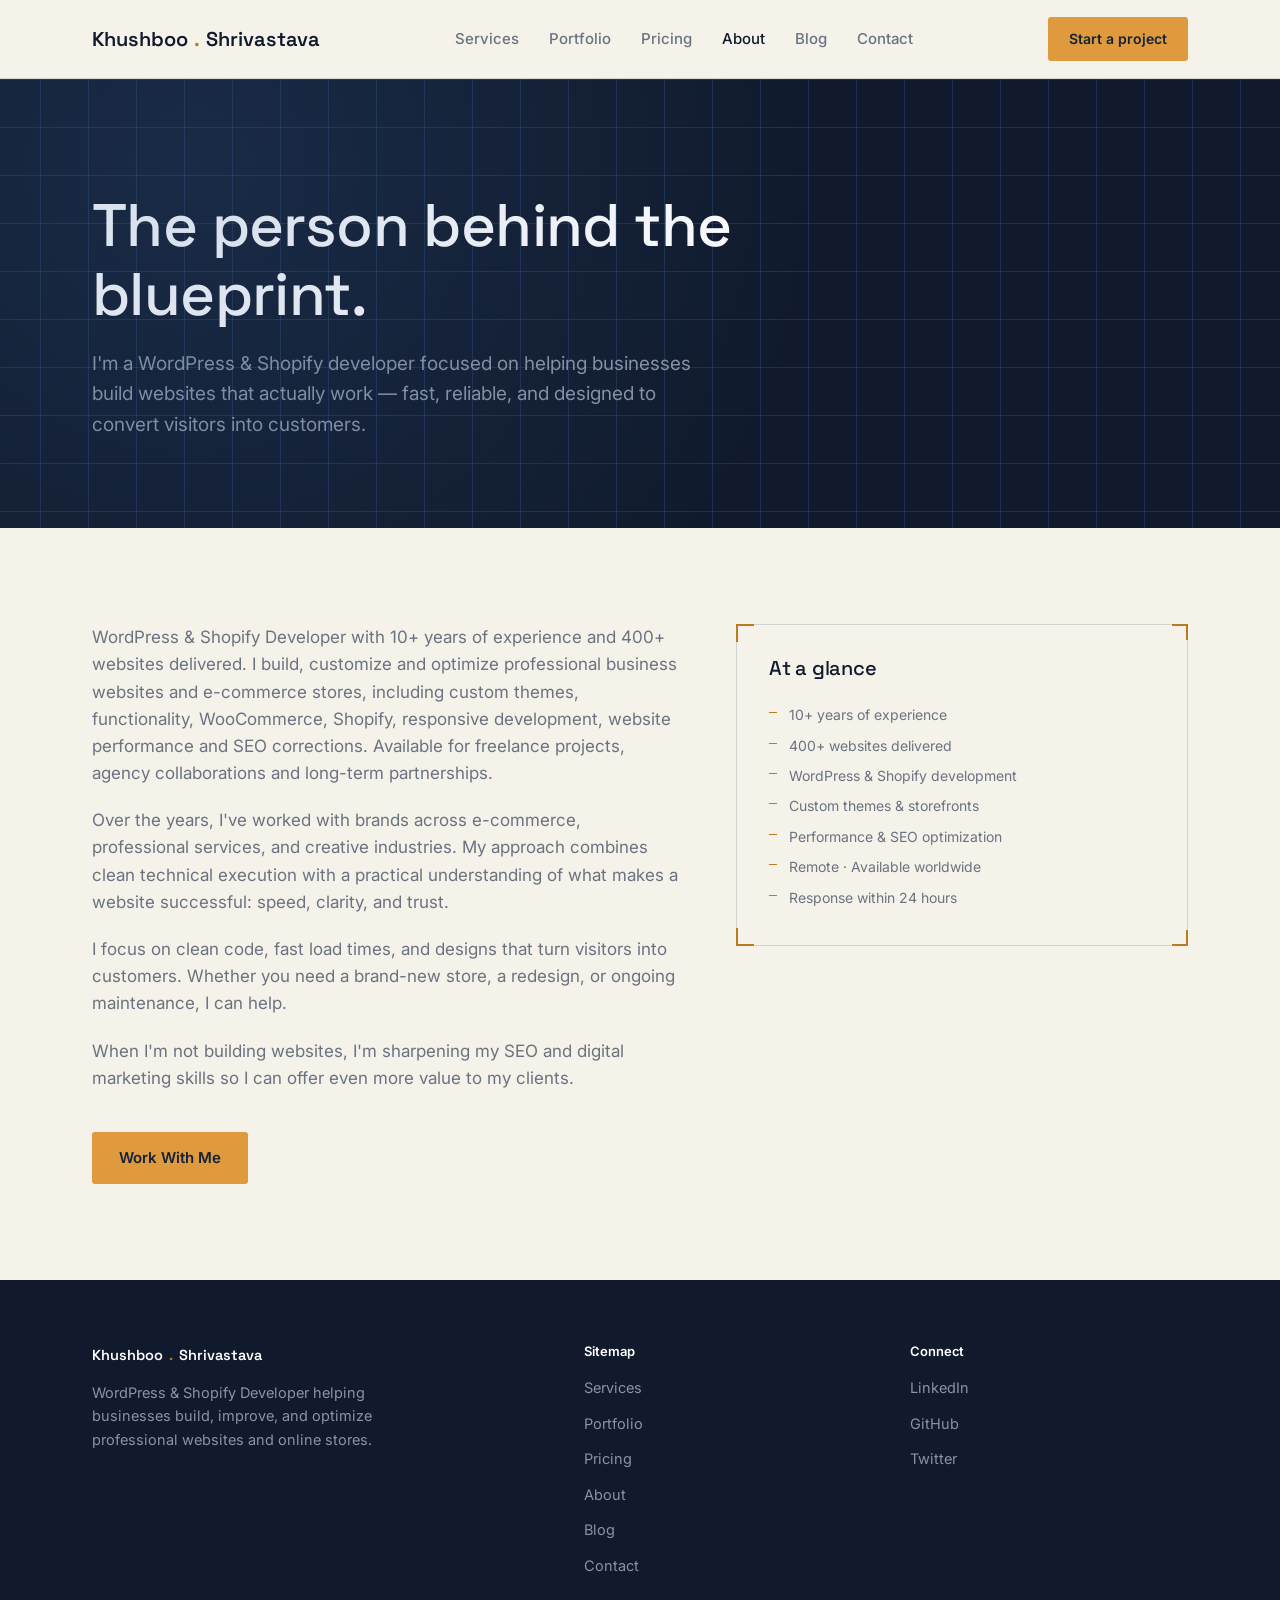
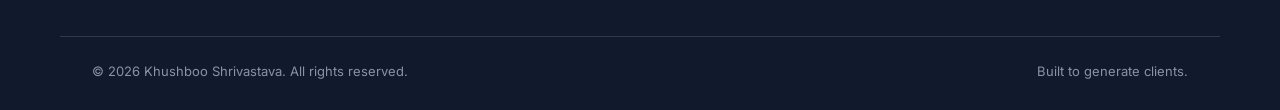
==== about/index.html @ f6910258 "Add files via upload" ====
<!DOCTYPE html>
<html lang="en">
<head>
  <meta charset="UTF-8" />
  <meta name="viewport" content="width=device-width, initial-scale=1.0" />
  <title>About | Khushboo Shrivastava</title>
  <meta name="description" content="Khushboo Shrivastava — WordPress & Shopify Developer with 10+ years of experience and 400+ websites delivered." />
  <link rel="preconnect" href="https://fonts.googleapis.com">
  <link href="https://fonts.googleapis.com/css2?family=Space+Grotesk:wght@500;600;700&family=Inter:wght@400;500;600&family=IBM+Plex+Mono:wght@400;500&display=swap" rel="stylesheet">
  <link rel="stylesheet" href="/css/style.css" />
</head>
<body>

  <header class="navbar">
    <div class="container navbar-inner">
      <a href="/" class="logo">Khushboo<span class="mark">.</span>Shrivastava</a>
      <nav>
        <ul class="nav-links" id="navLinks">
          <li><a href="/services/">Services</a></li>
          <li><a href="/portfolio/">Portfolio</a></li>
          <li><a href="/pricing/">Pricing</a></li>
          <li><a href="/about/" class="active">About</a></li>
          <li><a href="/blog/">Blog</a></li>
          <li><a href="/contact/">Contact</a></li>
        </ul>
      </nav>
      <button class="nav-toggle" id="navToggle" aria-label="Toggle menu" aria-expanded="false"><span></span><span></span><span></span></button>
      <a href="/contact/" class="btn btn-amber btn-sm">Start a project</a>
    </div>
  </header>

  <main>
    <section class="hero">
      <div class="container">
        <h1>The person behind the blueprint.</h1>
        <p class="lead">I'm a WordPress &amp; Shopify developer focused on helping businesses build websites that actually work — fast, reliable, and designed to convert visitors into customers.</p>
      </div>
    </section>

    <section class="section">
      <div class="container about-grid">
        <div class="about-copy">
          <p>
            WordPress &amp; Shopify Developer with 10+ years of experience and 400+ websites delivered.
            I build, customize and optimize professional business websites and e-commerce stores,
            including custom themes, functionality, WooCommerce, Shopify, responsive development,
            website performance and SEO corrections. Available for freelance projects, agency
            collaborations and long-term partnerships.
          </p>
          <p>
            Over the years, I've worked with brands across e-commerce, professional services, and creative
            industries. My approach combines clean technical execution with a practical understanding of
            what makes a website successful: speed, clarity, and trust.
          </p>
          <p>
            I focus on clean code, fast load times, and designs that turn visitors into customers.
            Whether you need a brand-new store, a redesign, or ongoing maintenance, I can help.
          </p>
          <p>
            When I'm not building websites, I'm sharpening my SEO and digital marketing skills so I can
            offer even more value to my clients.
          </p>
          <div class="mt-40">
            <a href="/contact/" class="btn btn-amber">Work With Me</a>
          </div>
        </div>

        <div class="plate plate-light facts-plate">
          <div class="tick-tr"></div>
          <div class="tick-br"></div>
          <h3>At a glance</h3>
          <ul class="check-list">
            <li>10+ years of experience</li>
            <li>400+ websites delivered</li>
            <li>WordPress &amp; Shopify development</li>
            <li>Custom themes &amp; storefronts</li>
            <li>Performance &amp; SEO optimization</li>
            <li>Remote · Available worldwide</li>
            <li>Response within 24 hours</li>
          </ul>
        </div>
      </div>
    </section>
  </main>

  <footer class="footer">
    <div class="container footer-grid">
      <div class="footer-brand">
        <a href="/" class="logo">Khushboo<span class="mark">.</span>Shrivastava</a>
        <p>WordPress &amp; Shopify Developer helping businesses build, improve, and optimize professional websites and online stores.</p>
      </div>
      <div>
        <h4>Sitemap</h4>
        <ul>
          <li><a href="/services/">Services</a></li>
          <li><a href="/portfolio/">Portfolio</a></li>
          <li><a href="/pricing/">Pricing</a></li>
          <li><a href="/about/">About</a></li>
          <li><a href="/blog/">Blog</a></li>
          <li><a href="/contact/">Contact</a></li>
        </ul>
      </div>
      <div>
        <h4>Connect</h4>
        <ul>
          <li><a href="https://linkedin.com" target="_blank" rel="noopener">LinkedIn</a></li>
          <li><a href="https://github.com" target="_blank" rel="noopener">GitHub</a></li>
          <li><a href="https://twitter.com" target="_blank" rel="noopener">Twitter</a></li>
        </ul>
      </div>
    </div>
    <div class="container footer-bottom">
      <p>&copy; 2026 Khushboo Shrivastava. All rights reserved.</p>
      <p>Built to generate clients.</p>
    </div>
  </footer>

  <script>
    const navToggle = document.getElementById('navToggle');
    const navLinks = document.getElementById('navLinks');
    if (navToggle && navLinks) {
      navToggle.addEventListener('click', () => {
        const isOpen = navLinks.classList.toggle('open');
        navToggle.classList.toggle('open', isOpen);
        navToggle.setAttribute('aria-expanded', isOpen ? 'true' : 'false');
      });
      navLinks.querySelectorAll('a').forEach(link => {
        link.addEventListener('click', () => {
          navLinks.classList.remove('open');
          navToggle.classList.remove('open');
          navToggle.setAttribute('aria-expanded', 'false');
        });
      });
    }
  </script>

</body>
</html>
---- css/style.css ----
/* =========================================================
   Khushboo Shrivastava — Portfolio (Blueprint concept)
   A web developer "builds" sites — the design borrows the
   language of architectural drafting: fine grid lines, corner
   registration marks, and drawing-number annotations, applied
   only where they carry real meaning (numbered process steps,
   project reference codes, plan pages).
   ========================================================= */

:root {
  --ink: #101A2C;         /* primary dark background */
  --ink-soft: #16223A;    /* secondary dark surface */
  --paper: #F5F2EA;       /* light background */
  --paper-card: #FFFFFF;  /* card surface on paper */
  --line-blue: #3C67A6;   /* blueprint rule / structural color */
  --line-blue-soft: rgba(60, 103, 166, 0.28);
  --amber: #DE9A3C;       /* single accent for actions & emphasis */
  --amber-dark: #B97A22;
  --slate: #8993A4;       /* muted text on dark */
  --slate-on-paper: #6B7280; /* muted text on paper */
  --border-dark: rgba(255, 255, 255, 0.14);
  --border-light: rgba(16, 26, 44, 0.14);

  --font-display: "Space Grotesk", "Inter", sans-serif;
  --font-body: "Inter", sans-serif;
  --font-mono: "IBM Plex Mono", monospace;

  --container: 1160px;
}

* { box-sizing: border-box; }

html { scroll-behavior: smooth; }

body {
  margin: 0;
  background: var(--paper);
  color: var(--ink);
  font-family: var(--font-body);
  font-size: 16px;
  line-height: 1.6;
  -webkit-font-smoothing: antialiased;
}

img { max-width: 100%; display: block; }

a { color: inherit; }

.container {
  max-width: var(--container);
  margin: 0 auto;
  padding: 0 32px;
}

h1, h2, h3, h4 {
  font-family: var(--font-display);
  font-weight: 500;
  line-height: 1.15;
  margin: 0;
  letter-spacing: -0.01em;
}

h1 { font-size: clamp(38px, 5vw, 60px); }
h2 { font-size: clamp(28px, 3.4vw, 38px); }
h3 { font-size: 20px; }

p { margin: 0; }

.lead {
  font-size: 19px;
  color: var(--slate);
  max-width: 620px;
  margin-top: 20px;
}

.lead.on-paper { color: var(--slate-on-paper); }

/* ---------- Drawing label (used sparingly, only for real reference codes) ---------- */
.drawing-no {
  font-family: var(--font-mono);
  font-size: 13px;
  letter-spacing: 0.04em;
  color: var(--amber);
}

.drawing-no.on-paper { color: var(--amber-dark); }

/* ---------- Buttons ---------- */
.btn {
  display: inline-flex;
  align-items: center;
  gap: 8px;
  padding: 13px 26px;
  border-radius: 3px;
  font-family: var(--font-body);
  font-size: 15px;
  font-weight: 600;
  text-decoration: none;
  border: 1px solid transparent;
  cursor: pointer;
  transition: background 0.15s ease, color 0.15s ease, border-color 0.15s ease;
}

.btn-amber {
  background: var(--amber);
  color: #16223A;
}
.btn-amber:hover { background: var(--amber-dark); }

.btn-outline-dark {
  border-color: var(--border-dark);
  color: #fff;
  background: transparent;
}
.btn-outline-dark:hover { border-color: var(--amber); color: var(--amber); }

.btn-outline-light {
  border-color: var(--border-light);
  color: var(--ink);
  background: transparent;
}
.btn-outline-light:hover { border-color: var(--amber-dark); color: var(--amber-dark); }

.btn-ink {
  background: var(--ink);
  color: #fff;
}
.btn-ink:hover { background: var(--ink-soft); }

.btn-sm { padding: 10px 20px; font-size: 14px; }

.text-link {
  font-weight: 600;
  color: var(--amber-dark);
  text-decoration: none;
}
.text-link:hover { text-decoration: underline; }

/* ---------- Navbar ---------- */
.navbar {
  background: var(--paper);
  border-bottom: 1px solid var(--border-light);
  position: sticky;
  top: 0;
  z-index: 20;
}

.navbar-inner {
  display: flex;
  align-items: center;
  justify-content: space-between;
  height: 78px;
}

.logo {
  font-family: var(--font-display);
  font-size: 20px;
  font-weight: 600;
  text-decoration: none;
  color: var(--ink);
  display: flex;
  align-items: baseline;
  gap: 6px;
}

.logo .mark {
  color: var(--amber-dark);
}

.nav-links {
  list-style: none;
  display: flex;
  gap: 30px;
  margin: 0;
  padding: 0;
}

.nav-links a {
  text-decoration: none;
  font-size: 15px;
  color: var(--slate-on-paper);
  font-weight: 500;
}

.nav-links a:hover,
.nav-links a.active { color: var(--ink); }

.nav-toggle {
  display: none;
  background: none;
  border: none;
  padding: 8px;
  cursor: pointer;
  flex-direction: column;
  gap: 5px;
}

.nav-toggle span {
  display: block;
  width: 22px;
  height: 2px;
  background: var(--ink);
  transition: transform 0.2s ease, opacity 0.2s ease;
}

.nav-toggle.open span:nth-child(1) { transform: translateY(7px) rotate(45deg); }
.nav-toggle.open span:nth-child(2) { opacity: 0; }
.nav-toggle.open span:nth-child(3) { transform: translateY(-7px) rotate(-45deg); }

/* ---------- Hero (blueprint panel) ---------- */
.hero {
  background: var(--ink);
  color: #fff;
  position: relative;
  padding: 96px 0 88px;
  overflow: hidden;
  background-image:
    linear-gradient(var(--line-blue-soft) 1px, transparent 1px),
    linear-gradient(90deg, var(--line-blue-soft) 1px, transparent 1px);
  background-size: 48px 48px;
  background-position: center top;
}

.hero::after {
  content: "";
  position: absolute;
  inset: 0;
  background: radial-gradient(circle at 15% 20%, rgba(60,103,166,0.22), transparent 55%);
  pointer-events: none;
}

.hero .container { position: relative; }

.hero h1 { color: #fff; margin-top: 16px; max-width: 780px; }

.hero-actions {
  display: flex;
  gap: 14px;
  margin-top: 36px;
}

/* Corner registration marks — a recurring blueprint device */
.plate {
  position: relative;
  border: 1px solid var(--border-dark);
  padding: 40px;
}

.plate::before,
.plate::after,
.plate .tick-br,
.plate .tick-tr {
  content: "";
  position: absolute;
  width: 16px;
  height: 16px;
  border-color: var(--amber);
  border-style: solid;
}
.plate::before { top: -1px; left: -1px; border-width: 2px 0 0 2px; }
.plate::after { bottom: -1px; left: -1px; border-width: 0 0 2px 2px; }
.plate .tick-tr { top: -1px; right: -1px; border-width: 2px 2px 0 0; }
.plate .tick-br { bottom: -1px; right: -1px; border-width: 0 2px 2px 0; }

.plate-light {
  border-color: var(--border-light);
}
.plate-light::before,
.plate-light::after,
.plate-light .tick-br,
.plate-light .tick-tr { border-color: var(--amber-dark); }

/* ---------- Sections ---------- */
.section {
  padding: 96px 0;
}

.section-tight { padding: 64px 0; }

.section-ink {
  background: var(--ink);
  color: #fff;
}

.section-head {
  max-width: 640px;
  margin-bottom: 56px;
}

.section-head .drawing-no { display: block; margin-bottom: 10px; }

/* ---------- Capability / service cards ---------- */
.cap-grid {
  display: grid;
  grid-template-columns: repeat(3, 1fr);
  gap: 24px;
}

.cap-item {
  background: var(--paper-card);
  border: 1px solid var(--border-light);
  border-radius: 14px;
  padding: 36px 32px;
}

.cap-item h3 { margin-bottom: 20px; }

.cap-item ul {
  margin: 0;
  padding: 0;
  list-style: none;
  color: var(--slate-on-paper);
  font-size: 14.5px;
}

.cap-item li {
  padding: 8px 0 8px 22px;
  position: relative;
}

.cap-item li::before {
  content: "";
  position: absolute;
  left: 0;
  top: 16px;
  width: 6px;
  height: 6px;
  border-radius: 50%;
  background: var(--amber-dark);
}

/* ---------- Process (legitimate numbered sequence) ---------- */
.process-strip {
  display: grid;
  grid-template-columns: repeat(4, 1fr);
  gap: 32px;
}

.process-step .num {
  font-family: var(--font-mono);
  color: var(--amber-dark);
  font-size: 14px;
  margin-bottom: 12px;
  display: block;
}

.process-step h4 {
  font-family: var(--font-display);
  font-size: 17px;
  font-weight: 600;
  margin-bottom: 8px;
}

.process-step p {
  color: var(--slate-on-paper);
  font-size: 14.5px;
}

/* ---------- Project plan cards (portfolio) ---------- */
.plan-grid {
  display: grid;
  grid-template-columns: repeat(3, 1fr);
  gap: 28px;
}

.plan-card {
  border: 1px solid var(--border-light);
  background: var(--paper-card);
  display: flex;
  flex-direction: column;
  text-decoration: none;
  color: var(--ink);
  transition: border-color 0.15s ease;
}

.plan-card:hover { border-color: var(--amber-dark); }

.plan-view {
  aspect-ratio: 4 / 3;
  background:
    linear-gradient(var(--border-light) 1px, transparent 1px),
    linear-gradient(90deg, var(--border-light) 1px, transparent 1px);
  background-size: 20px 20px;
  background-color: #FBFAF6;
  display: flex;
  align-items: center;
  justify-content: center;
  border-bottom: 1px solid var(--border-light);
}

.plan-view span {
  font-family: var(--font-mono);
  font-size: 13px;
  color: var(--slate-on-paper);
  letter-spacing: 0.03em;
}

.plan-title-block {
  padding: 18px 20px;
  border-top: 1px solid var(--border-light);
  display: flex;
  justify-content: space-between;
  align-items: baseline;
  font-family: var(--font-mono);
  font-size: 12px;
  color: var(--slate-on-paper);
}

.plan-card h3 {
  padding: 20px 20px 4px;
  font-size: 18px;
}

.plan-card p.desc {
  padding: 0 20px;
  color: var(--slate-on-paper);
  font-size: 14px;
  flex-grow: 1;
}

/* ---------- Pricing cards ---------- */
.price-grid {
  display: grid;
  grid-template-columns: repeat(3, 1fr);
  gap: 24px;
}

.price-card {
  border: 1px solid var(--border-light);
  background: var(--paper-card);
  padding: 32px;
  display: flex;
  flex-direction: column;
}

.price-tag {
  font-family: var(--font-mono);
  color: var(--amber-dark);
  font-size: 13px;
  margin-bottom: 10px;
}

.price-card h3 { margin-bottom: 8px; }

.price-card-sub {
  color: var(--slate-on-paper);
  font-size: 14px;
  margin-bottom: 22px;
}

.price-section-label {
  font-size: 12px;
  font-weight: 600;
  color: var(--ink);
  margin: 18px 0 8px;
}

.check-list, .addon-list {
  list-style: none;
  margin: 0;
  padding: 0;
  font-size: 14px;
  color: var(--slate-on-paper);
}

.check-list li, .addon-list li {
  padding: 4px 0 4px 20px;
  position: relative;
}

.check-list li::before {
  content: "";
  position: absolute;
  left: 0;
  top: 12px;
  width: 8px;
  height: 1px;
  background: var(--amber-dark);
}

.addon-list li::before {
  content: "";
  position: absolute;
  left: 0;
  top: 12px;
  width: 8px;
  height: 1px;
  background: var(--border-light);
  border: 1px dashed var(--slate-on-paper);
  border-width: 0 0 1px 0;
}

.price-card .btn { margin-top: 24px; align-self: flex-start; }

/* ---------- CTA band ---------- */
.cta-band {
  background: var(--ink);
  color: #fff;
  padding: 80px 0;
  text-align: left;
}

.cta-band h2 { color: #fff; }
.cta-band .lead { color: var(--slate); }
.cta-band .btn { margin-top: 32px; }

/* ---------- About page ---------- */
.about-grid {
  display: grid;
  grid-template-columns: 1.3fr 1fr;
  gap: 56px;
  align-items: start;
}

.about-copy p {
  color: var(--slate-on-paper);
  font-size: 17px;
  margin-bottom: 20px;
}

.facts-plate {
  padding: 32px;
}

.facts-plate h3 { margin-bottom: 20px; }

/* ---------- Contact page ---------- */
.contact-grid {
  display: grid;
  grid-template-columns: 1.1fr 0.9fr;
  gap: 48px;
  align-items: start;
}

.form-plate { padding: 36px; }

.form-grid {
  display: grid;
  grid-template-columns: 1fr 1fr;
  gap: 20px;
}

.form-grid .full { grid-column: 1 / -1; }

label {
  display: block;
  font-size: 14px;
  font-weight: 600;
  margin-bottom: 6px;
}

input, select, textarea {
  width: 100%;
  padding: 12px 14px;
  border: 1px solid var(--border-light);
  border-radius: 3px;
  font-family: var(--font-body);
  font-size: 15px;
  color: var(--ink);
  background: #fff;
}

input:focus, select:focus, textarea:focus {
  outline: none;
  border-color: var(--amber-dark);
}

textarea { resize: vertical; }

.info-item {
  display: flex;
  gap: 16px;
  margin-bottom: 26px;
}

.info-icon {
  width: 42px;
  height: 42px;
  flex-shrink: 0;
  border: 1px solid var(--border-light);
  color: var(--amber-dark);
  display: flex;
  align-items: center;
  justify-content: center;
}

.info-icon svg { width: 18px; height: 18px; }

.info-item h4 {
  font-family: var(--font-display);
  font-size: 16px;
  font-weight: 600;
  margin-bottom: 3px;
}

.info-item p {
  font-size: 14px;
  color: var(--slate-on-paper);
}

/* ---------- Blog ---------- */
.post-grid {
  display: grid;
  grid-template-columns: repeat(3, 1fr);
  gap: 28px;
}

.post-card {
  border: 1px solid var(--border-light);
  padding: 26px;
  background: var(--paper-card);
}

.post-card .drawing-no { display: block; margin-bottom: 12px; }
.post-card h3 { margin-bottom: 10px; }
.post-card p.desc { color: var(--slate-on-paper); font-size: 14.5px; }

/* ---------- Footer ---------- */
.footer {
  background: var(--ink);
  color: var(--slate);
  padding: 64px 0 28px;
}

.footer-grid {
  display: grid;
  grid-template-columns: 1.6fr 1fr 1fr;
  gap: 48px;
  padding-bottom: 48px;
  border-bottom: 1px solid var(--border-dark);
}

.footer-brand .logo { color: #fff; margin-bottom: 14px; }
.footer-brand p { max-width: 320px; font-size: 14.5px; }

.footer h4 {
  font-family: var(--font-body);
  font-size: 13px;
  font-weight: 600;
  color: #fff;
  margin-bottom: 16px;
}

.footer ul { list-style: none; margin: 0; padding: 0; }
.footer li { margin-bottom: 10px; }
.footer a { text-decoration: none; color: var(--slate); font-size: 14.5px; }
.footer a:hover { color: var(--amber); }

.footer-bottom {
  display: flex;
  justify-content: space-between;
  padding-top: 24px;
  font-size: 13px;
  color: var(--slate);
}

/* ---------- Exact reference services-section clone ---------- */
.ref-services {
  --ref-primary: #177e70;
  --ref-card: #ffffff;
  --ref-muted: #6b6879;
  --ref-border: #ddd9e2;
}

.ref-eyebrow {
  font-family: var(--font-body);
  font-size: 12px;
  font-weight: 600;
  text-transform: uppercase;
  letter-spacing: 0.2em;
  color: var(--ref-primary);
  margin-bottom: 20px;
}

.ref-heading {
  font-family: "Source Serif 4", Georgia, serif;
  font-size: 38px;
  font-weight: 600;
  color: #1a1a1a;
  margin-bottom: 16px;
}

.ref-lead {
  font-size: 18px;
  color: var(--ref-muted);
  max-width: 600px;
  margin-bottom: 56px;
  line-height: 1.6;
}

.ref-card-grid {
  display: grid;
  grid-template-columns: repeat(auto-fit, minmax(300px, 1fr));
  gap: 28px;
  margin-bottom: 48px;
}

.ref-card {
  background: var(--ref-card);
  border: 1px solid var(--ref-border);
  border-radius: 16px;
  padding: 32px;
  transition: border-color 0.2s;
}

.ref-card:hover { border-color: var(--ref-primary); }

.ref-card h3 {
  font-family: "Source Serif 4", Georgia, serif;
  font-size: 24px;
  font-weight: 600;
  color: #1a1a1a;
  margin-bottom: 20px;
}

.ref-check-list {
  list-style: none;
  margin: 0;
  padding: 0;
}

.ref-check-list li {
  padding: 6px 0 6px 20px;
  position: relative;
  font-size: 14px;
  color: var(--ref-muted);
}

.ref-check-list li::before {
  content: "";
  position: absolute;
  left: 0;
  top: 15px;
  width: 6px;
  height: 6px;
  border-radius: 50%;
  background: var(--ref-primary);
}

.ref-text-link {
  font-weight: 600;
  color: var(--ref-primary);
  text-decoration: none;
  font-family: var(--font-body);
}
.ref-text-link:hover { text-decoration: underline; }

/* ---------- Utilities ---------- */
.center { text-align: center; }
.mt-40 { margin-top: 40px; }

/* ---------- Responsive ---------- */
@media (max-width: 960px) {
  .cap-grid { grid-template-columns: 1fr; }
  .process-strip { grid-template-columns: 1fr 1fr; }
  .plan-grid { grid-template-columns: 1fr 1fr; }
  .price-grid { grid-template-columns: 1fr 1fr; }
  .about-grid, .contact-grid { grid-template-columns: 1fr; }
  .footer-grid { grid-template-columns: 1fr 1fr; }
}

@media (max-width: 860px) {
  .nav-toggle { display: flex; }
  .navbar-inner > .btn { display: none; }

  .nav-links {
    display: none;
    position: absolute;
    top: 78px;
    left: 0;
    right: 0;
    flex-direction: column;
    gap: 0;
    background: var(--paper);
    border-bottom: 1px solid var(--border-light);
    padding: 8px 32px 20px;
  }

  .nav-links.open { display: flex; }

  .nav-links li { width: 100%; }

  .nav-links a {
    display: block;
    padding: 14px 0;
    border-top: 1px solid var(--border-light);
  }

  .nav-links li:first-child a { border-top: none; }
}

@media (max-width: 640px) {
  .process-strip, .plan-grid, .price-grid { grid-template-columns: 1fr; }
  .form-grid { grid-template-columns: 1fr; }
  .footer-grid { grid-template-columns: 1fr; }
  .hero { padding: 64px 0 56px; }
  .section { padding: 64px 0; }
}
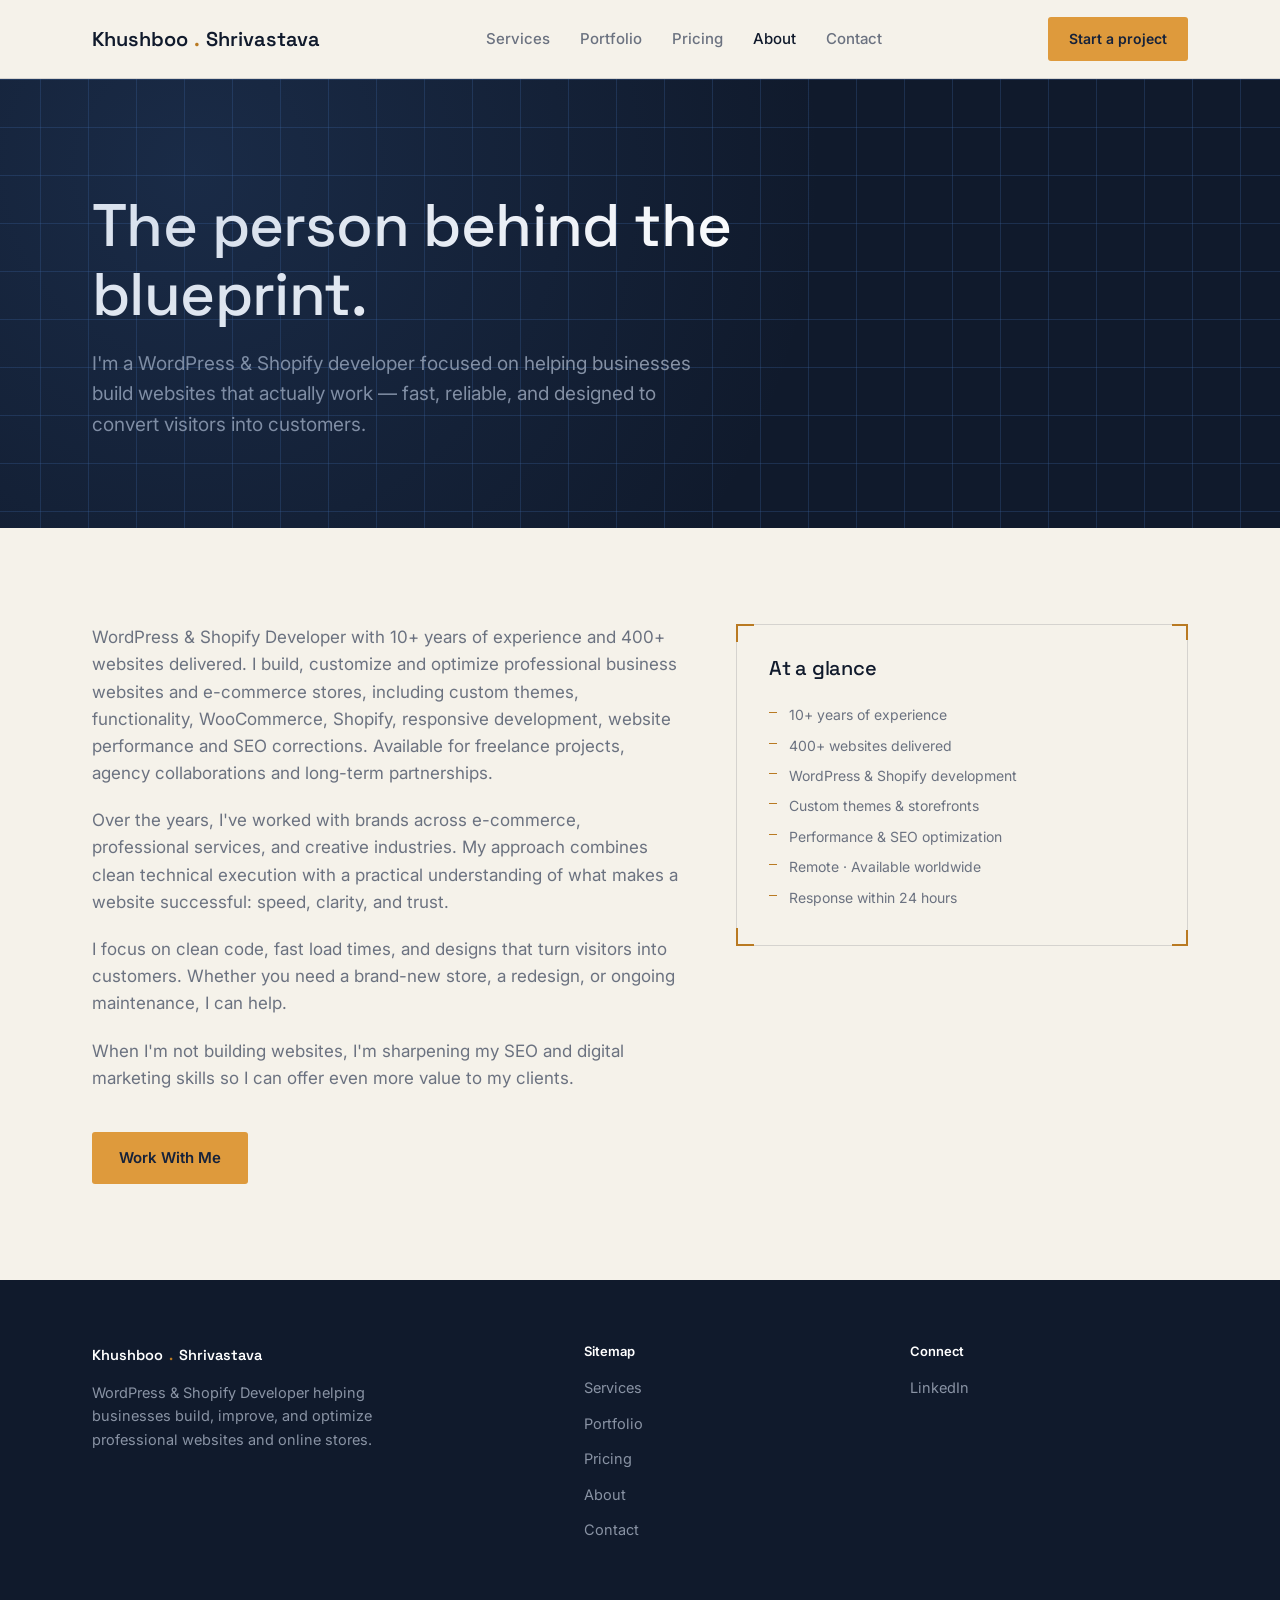
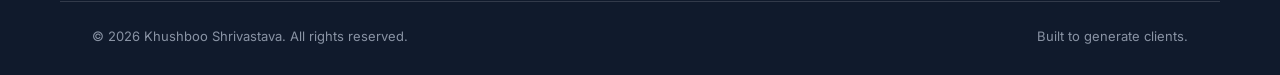
==== commit 3e347306: "Add files via upload" ====
--- a/about/index.html
+++ b/about/index.html
@@ -20,7 +20,6 @@
           <li><a href="/portfolio/">Portfolio</a></li>
           <li><a href="/pricing/">Pricing</a></li>
           <li><a href="/about/" class="active">About</a></li>
-          <li><a href="/blog/">Blog</a></li>
           <li><a href="/contact/">Contact</a></li>
         </ul>
       </nav>
@@ -96,7 +95,6 @@
           <li><a href="/portfolio/">Portfolio</a></li>
           <li><a href="/pricing/">Pricing</a></li>
           <li><a href="/about/">About</a></li>
-          <li><a href="/blog/">Blog</a></li>
           <li><a href="/contact/">Contact</a></li>
         </ul>
       </div>
@@ -104,8 +102,6 @@
         <h4>Connect</h4>
         <ul>
           <li><a href="https://linkedin.com" target="_blank" rel="noopener">LinkedIn</a></li>
-          <li><a href="https://github.com" target="_blank" rel="noopener">GitHub</a></li>
-          <li><a href="https://twitter.com" target="_blank" rel="noopener">Twitter</a></li>
         </ul>
       </div>
     </div>
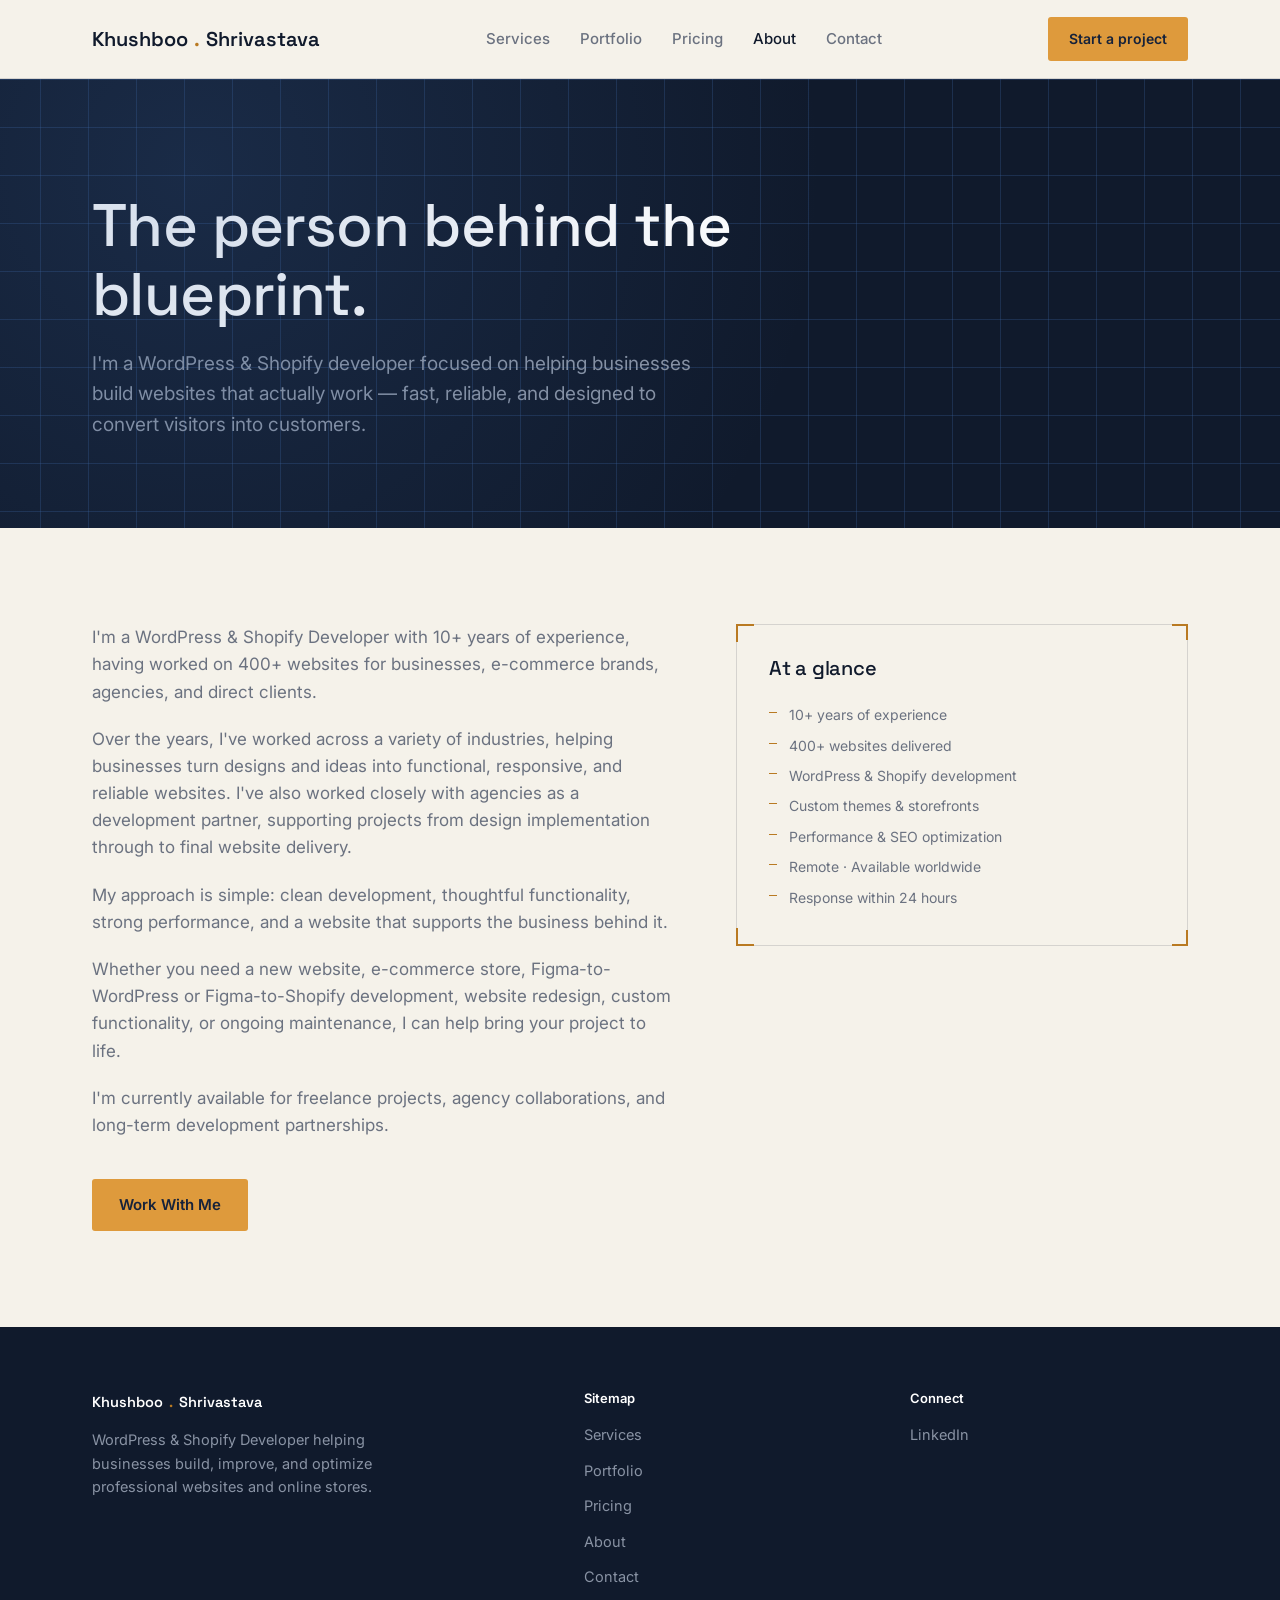
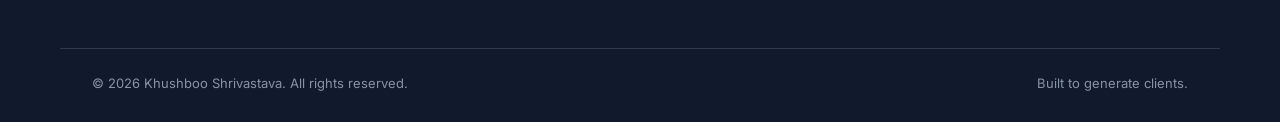
==== commit a8b6e402: "Update index.html" ====
--- a/about/index.html
+++ b/about/index.html
@@ -40,27 +40,22 @@
       <div class="container about-grid">
         <div class="about-copy">
           <p>
-            WordPress &amp; Shopify Developer with 10+ years of experience and 400+ websites delivered.
-            I build, customize and optimize professional business websites and e-commerce stores,
-            including custom themes, functionality, WooCommerce, Shopify, responsive development,
-            website performance and SEO corrections. Available for freelance projects, agency
-            collaborations and long-term partnerships.
+           I'm a WordPress & Shopify Developer with 10+ years of experience, having worked on 400+ websites for businesses, e-commerce brands, agencies, and direct clients.
+        </p>
+<p
+          I specialize in building, customizing, and optimizing professional websites and e-commerce stores. My experience includes WordPress, Shopify, WooCommerce, custom themes, custom functionality, Figma-to-website development, responsive development, website performance optimization, and SEO corrections.
+  </p>
+<p>Over the years, I've worked across a variety of industries, helping businesses turn designs and ideas into functional, responsive, and reliable websites. I've also worked closely with agencies as a development partner, supporting projects from design implementation through to final website delivery.
+</p>
+<p>My approach is simple: clean development, thoughtful functionality, strong performance, and a website that supports the business behind it.
+</p>
+<p>Whether you need a new website, e-commerce store, Figma-to-WordPress or Figma-to-Shopify development, website redesign, custom functionality, or ongoing maintenance, I can help bring your project to life.
+</p>
+<p>I'm currently available for freelance projects, agency collaborations, and long-term development partnerships.</p>
           </p>
-          <p>
-            Over the years, I've worked with brands across e-commerce, professional services, and creative
-            industries. My approach combines clean technical execution with a practical understanding of
-            what makes a website successful: speed, clarity, and trust.
-          </p>
-          <p>
-            I focus on clean code, fast load times, and designs that turn visitors into customers.
-            Whether you need a brand-new store, a redesign, or ongoing maintenance, I can help.
-          </p>
-          <p>
-            When I'm not building websites, I'm sharpening my SEO and digital marketing skills so I can
-            offer even more value to my clients.
-          </p>
+          
           <div class="mt-40">
-            <a href="/contact/" class="btn btn-amber">Work With Me</a>
+            <a href="contact.html" class="btn btn-amber">Work With Me</a>
           </div>
         </div>
 
@@ -81,7 +76,6 @@
       </div>
     </section>
   </main>
-
   <footer class="footer">
     <div class="container footer-grid">
       <div class="footer-brand">
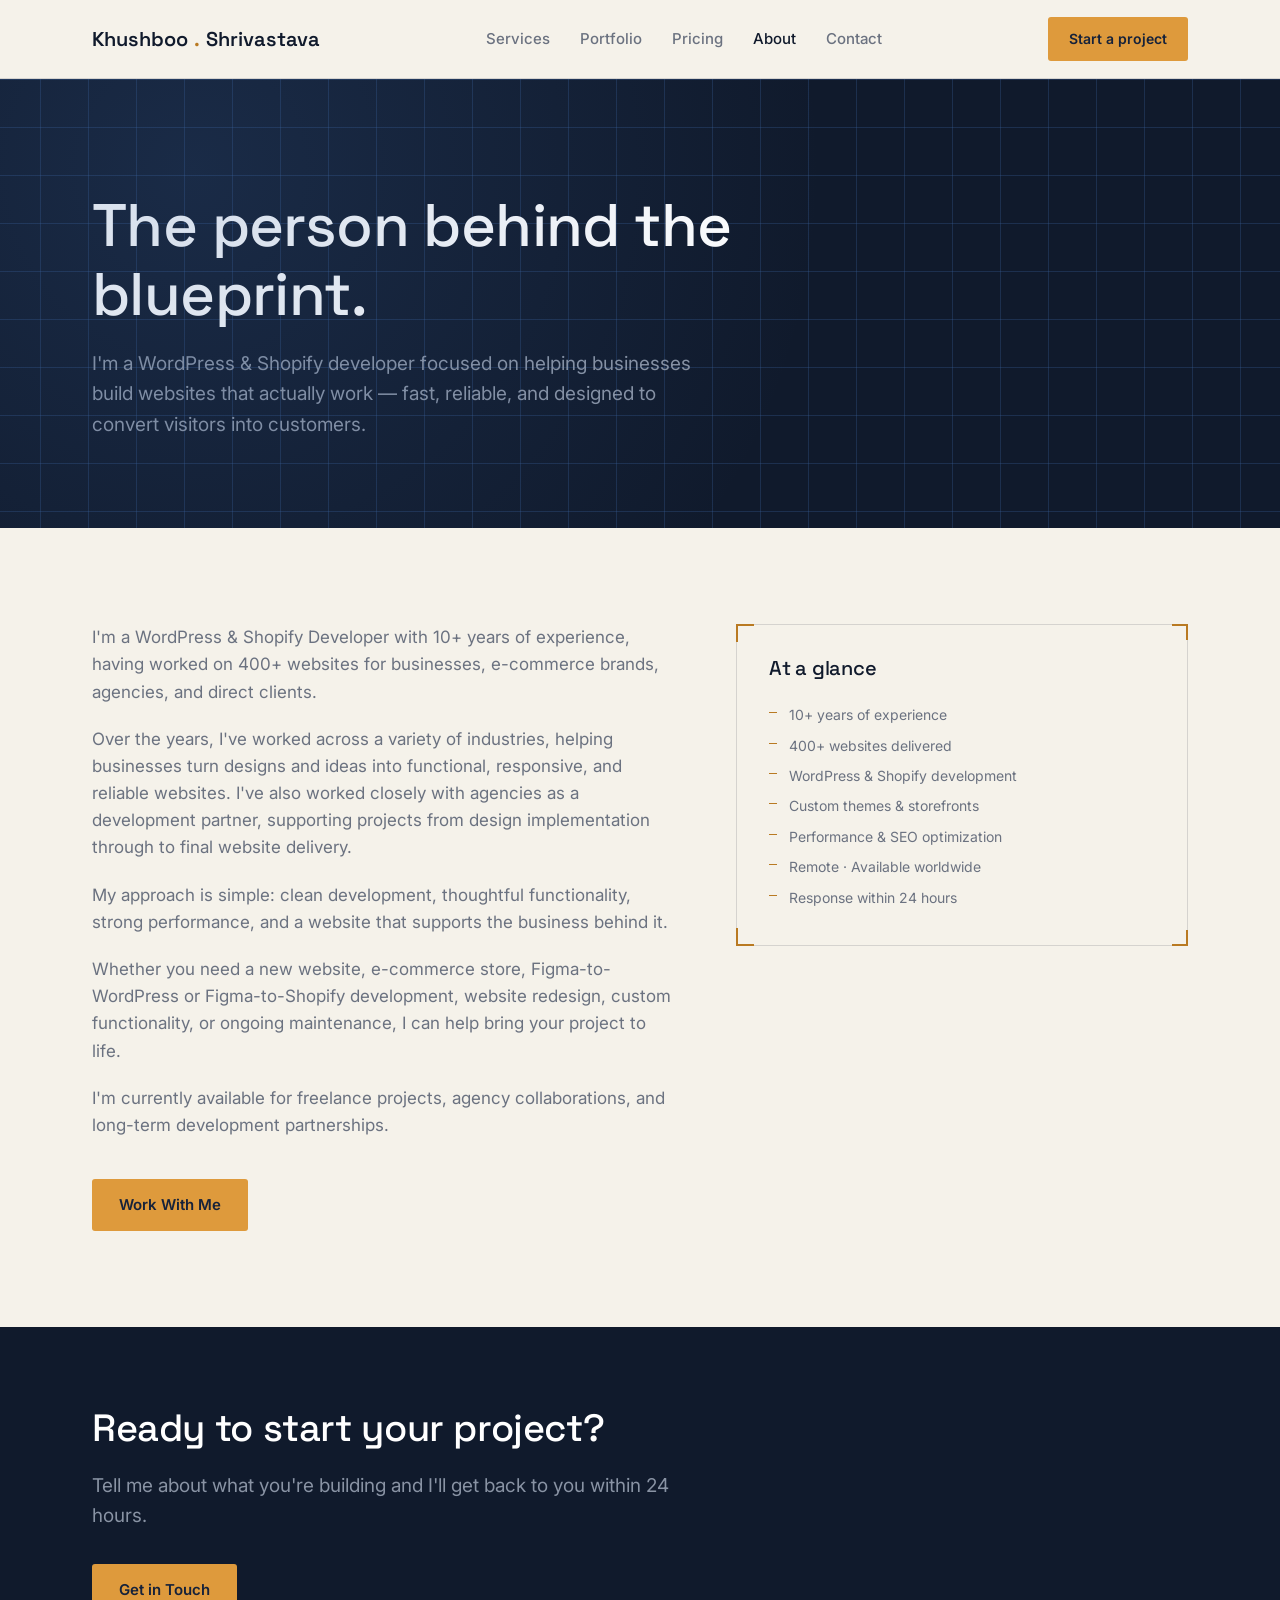
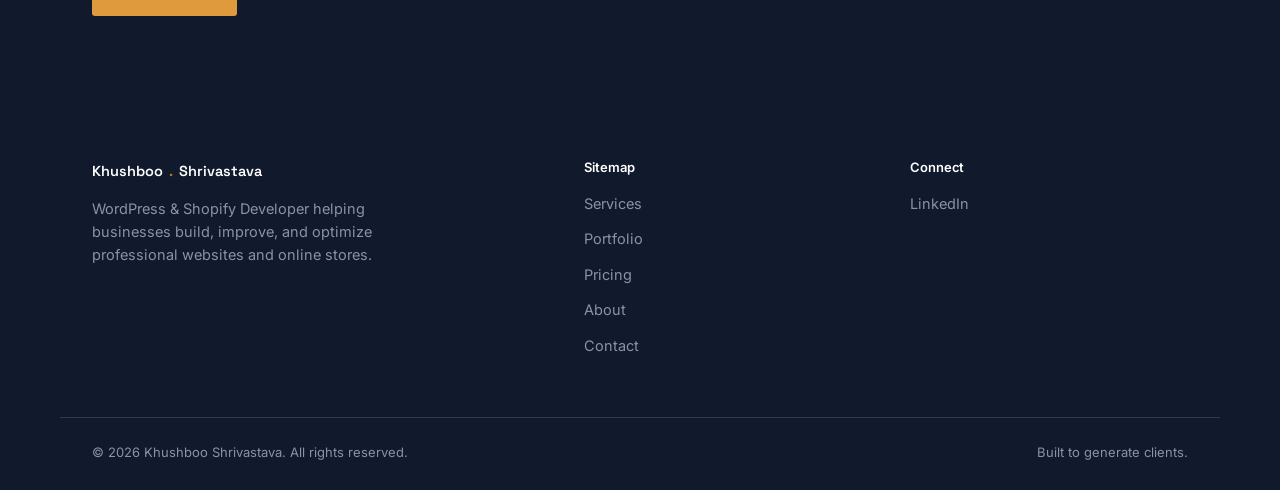
==== commit 8c632c53: "Update index.html" ====
--- a/about/index.html
+++ b/about/index.html
@@ -75,6 +75,13 @@
         </div>
       </div>
     </section>
+     <section class="cta-band">
+      <div class="container">
+        <h2>Ready to start your project?</h2>
+        <p class="lead">Tell me about what you're building and I'll get back to you within 24 hours.</p>
+        <a href="contact.html" class="btn btn-amber">Get in Touch</a>
+      </div>
+    </section>
   </main>
   <footer class="footer">
     <div class="container footer-grid">
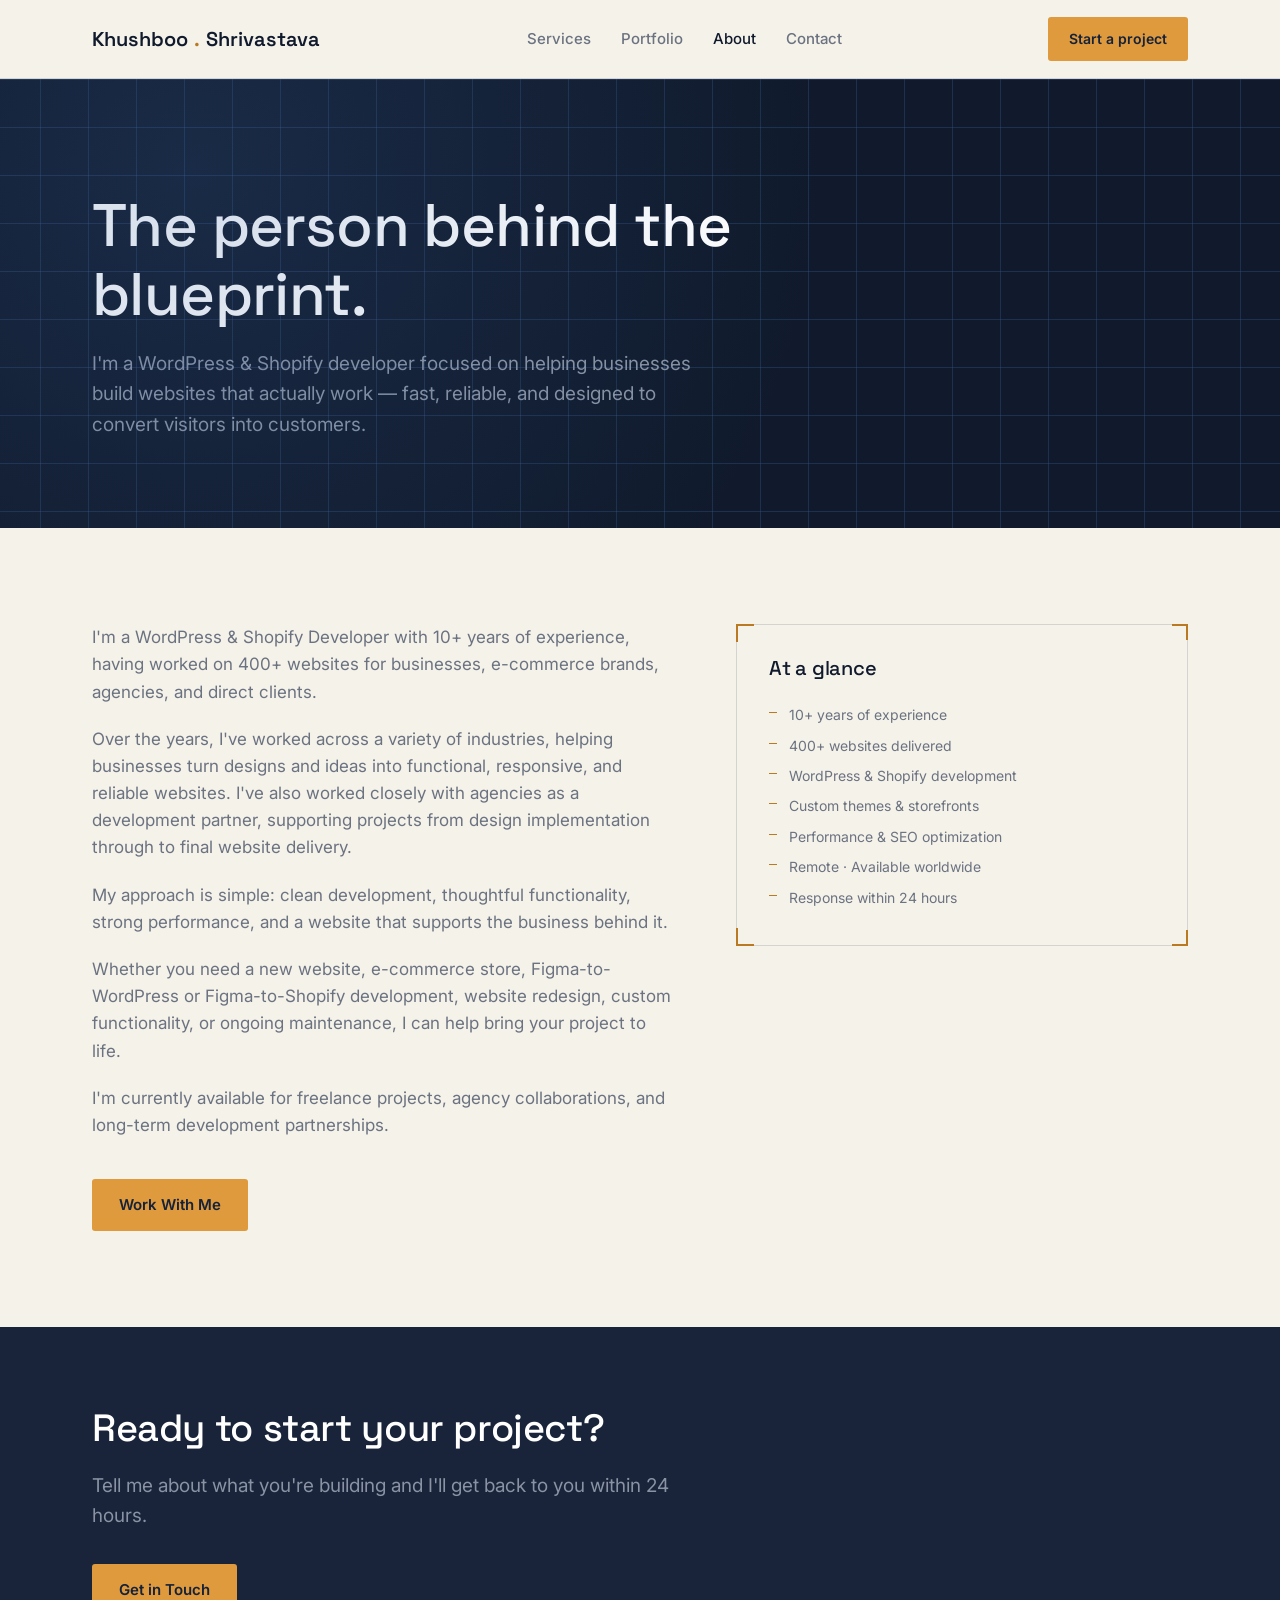
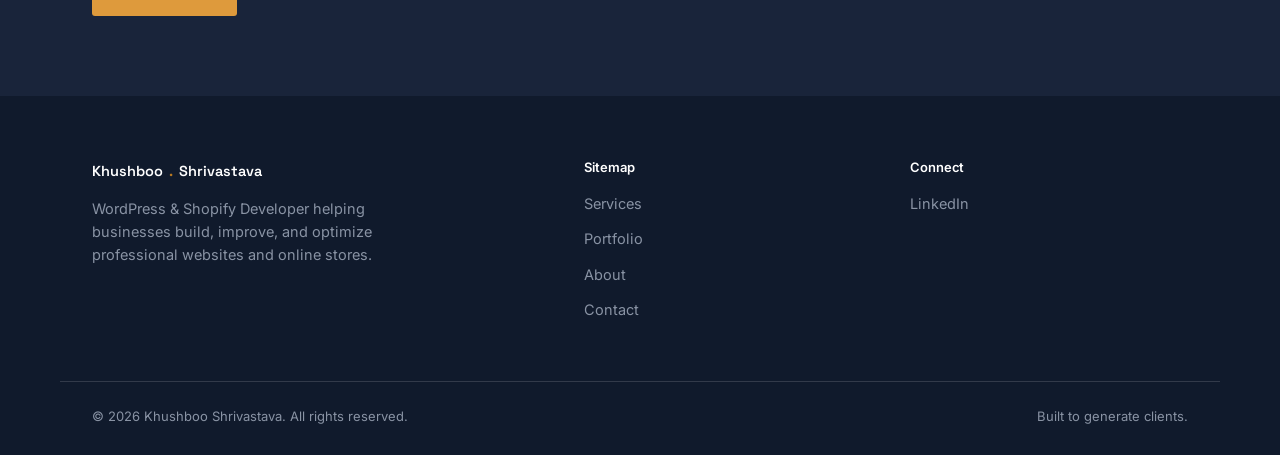
==== commit cb268f44: "Update index.html" ====
--- a/about/index.html
+++ b/about/index.html
@@ -18,7 +18,7 @@
         <ul class="nav-links" id="navLinks">
           <li><a href="/services/">Services</a></li>
           <li><a href="/portfolio/">Portfolio</a></li>
-          <li><a href="/pricing/">Pricing</a></li>
+          <!-- <li><a href="/pricing/">Pricing</a></li> -->
           <li><a href="/about/" class="active">About</a></li>
           <li><a href="/contact/">Contact</a></li>
         </ul>
@@ -94,7 +94,7 @@
         <ul>
           <li><a href="/services/">Services</a></li>
           <li><a href="/portfolio/">Portfolio</a></li>
-          <li><a href="/pricing/">Pricing</a></li>
+          <!-- <li><a href="/pricing/">Pricing</a></li> -->
           <li><a href="/about/">About</a></li>
           <li><a href="/contact/">Contact</a></li>
         </ul>
--- a/css/style.css
+++ b/css/style.css
@@ -494,7 +494,7 @@
 
 /* ---------- CTA band ---------- */
 .cta-band {
-  background: var(--ink);
+  background: #19243a;
   color: #fff;
   padding: 80px 0;
   text-align: left;
